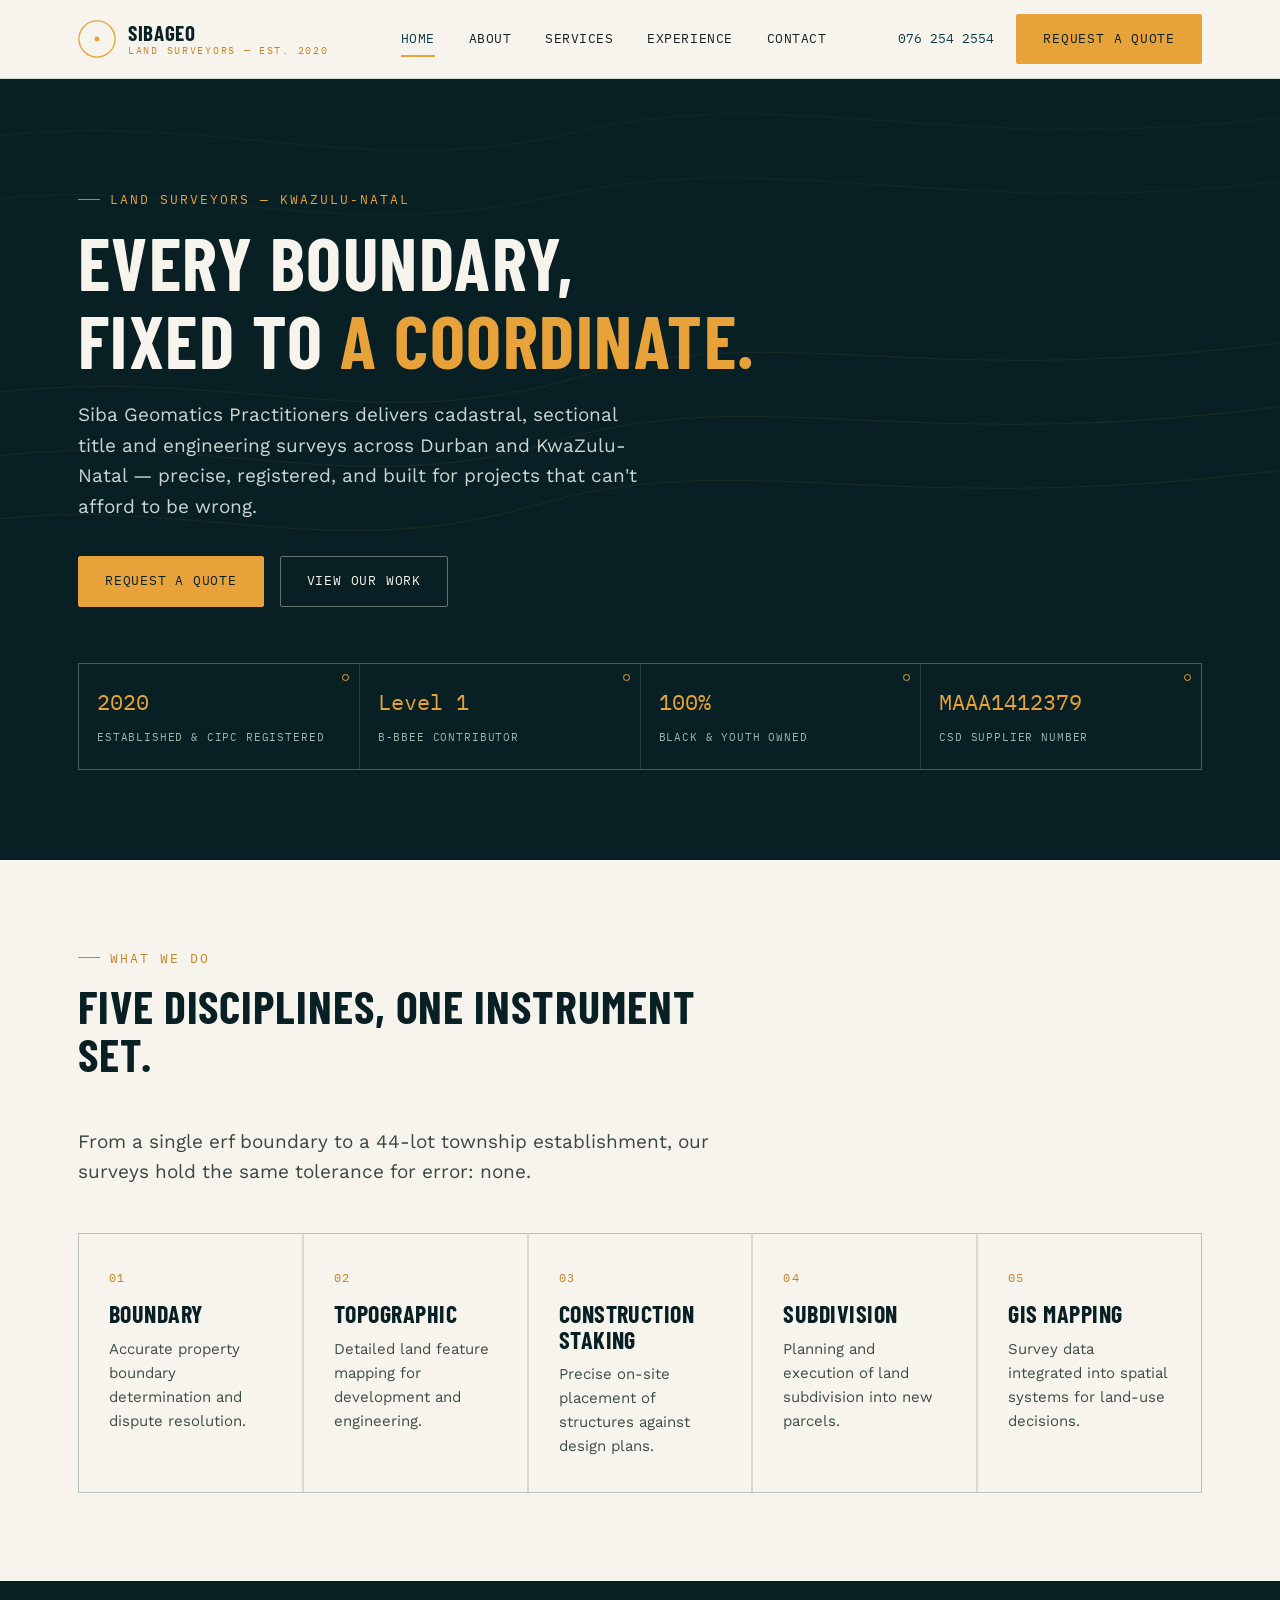
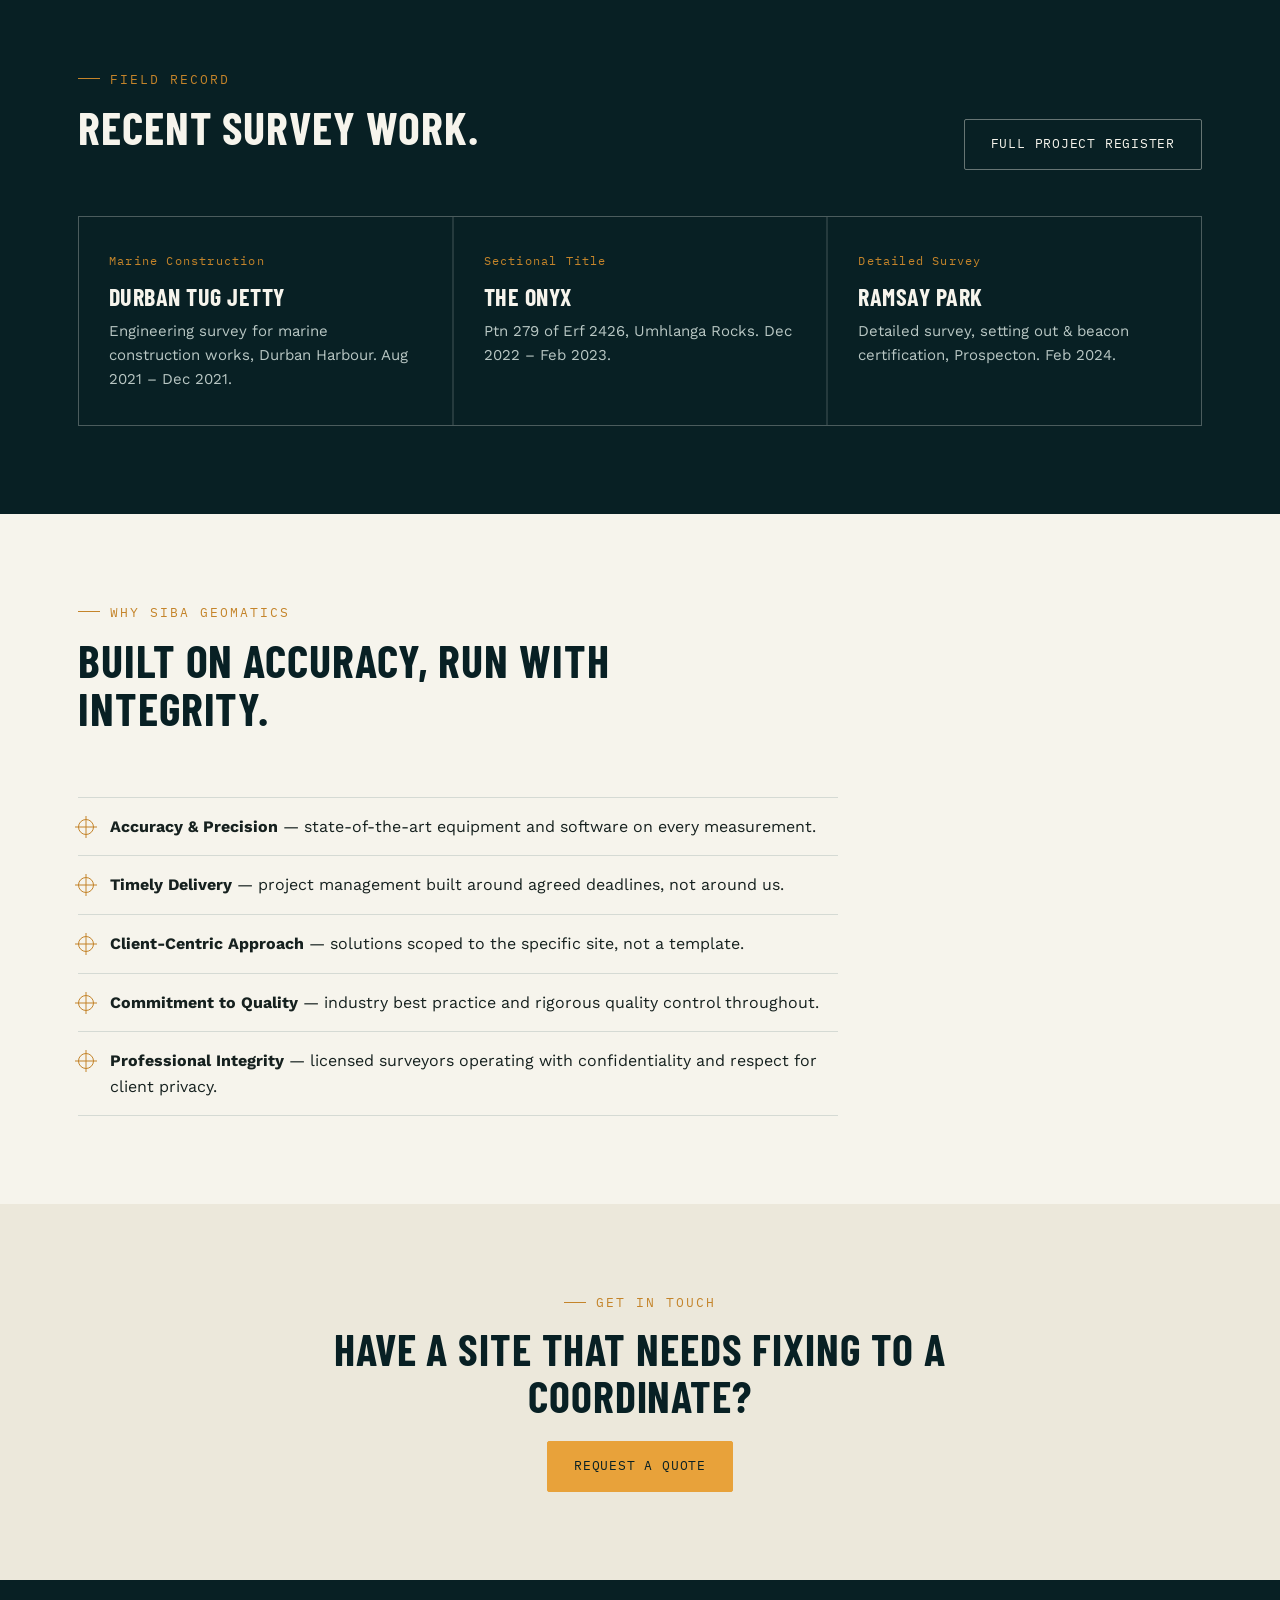
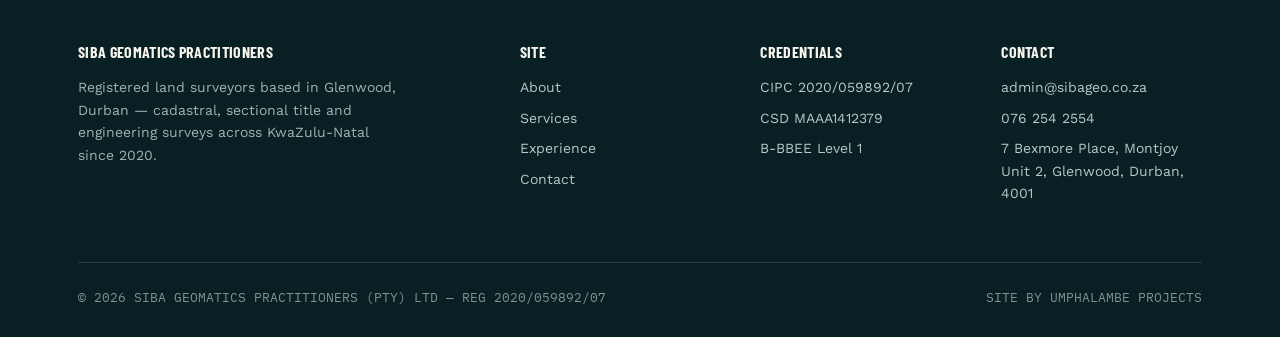
==== index.html @ 380212ef "Initial commit: SIBAGEO website Co-Authored-By: Claude Sonnet 5.5 <noreply@anthropic.com> Claude-Ses" ====
<!DOCTYPE html>
<html lang="en">
<head>
<meta charset="UTF-8">
<meta name="viewport" content="width=device-width, initial-scale=1.0">
<title>Home | SIBAGEO Land Surveyors</title>
<meta name="description" content="Siba Geomatics Practitioners — registered land surveyors delivering cadastral, sectional title and engineering surveys across Durban and KwaZulu-Natal.">
<link rel="preconnect" href="https://fonts.googleapis.com">
<link href="https://fonts.googleapis.com/css2?family=Barlow+Condensed:wght@500;600;700&family=Work+Sans:wght@400;500;600&family=IBM+Plex+Mono:wght@400;500&display=swap" rel="stylesheet">
<link rel="stylesheet" href="style.css">
</head>
<body>
<header class="site">
  <div class="navwrap">
    <a class="brand" href="index.html">
      <svg class="brand-mark" viewBox="0 0 40 40" fill="none" xmlns="http://www.w3.org/2000/svg">
<circle cx="20" cy="20" r="19" stroke="#E8A23A" stroke-width="1.4"/>
<circle cx="20" cy="20" r="12.5" stroke="#F6F4EC" stroke-width="1"/>
<line x1="20" y1="2" x2="20" y2="9" stroke="#F6F4EC" stroke-width="1"/>
<line x1="20" y1="31" x2="20" y2="38" stroke="#F6F4EC" stroke-width="1"/>
<line x1="2" y1="20" x2="9" y2="20" stroke="#F6F4EC" stroke-width="1"/>
<line x1="31" y1="20" x2="38" y2="20" stroke="#F6F4EC" stroke-width="1"/>
<circle cx="20" cy="20" r="2.6" fill="#E8A23A"/>
</svg>
      <span class="brand-name">SIBAGEO<span>Land Surveyors — Est. 2020</span></span>
    </a>
    <nav class="mainnav">
      <a class="active" href="index.html">Home</a>
<a class="" href="about.html">About</a>
<a class="" href="services.html">Services</a>
<a class="" href="projects.html">Experience</a>
<a class="" href="contact.html">Contact</a>

    </nav>
    <div class="navcta">
      <a class="navphone" href="tel:+27762542554">076 254 2554</a>
      <a class="btn btn-gold" href="contact.html">Request a Quote</a>
      <button class="hamburger" aria-label="Menu"><span></span><span></span><span></span></button>
    </div>
  </div>
</header>

<section class="hero">
  <svg class="contour-bg" viewBox="0 0 1200 500" preserveAspectRatio="none" xmlns="http://www.w3.org/2000/svg">
<g stroke="#E8A23A" stroke-opacity="0.16" fill="none" stroke-width="1">
<path d="M-50,420 C 150,380 300,460 500,400 C 700,340 850,420 1250,360"/>
<path d="M-50,360 C 180,320 320,400 520,340 C 720,280 860,360 1250,300"/>
<path d="M-50,300 C 200,260 340,340 540,280 C 740,220 870,300 1250,240"/>
</g>
<g stroke="#F6F4EC" stroke-opacity="0.07" fill="none" stroke-width="1">
<path d="M-50,120 C 150,80 300,160 520,110 C 740,60 900,140 1250,90"/>
<path d="M-50,60 C 180,20 330,100 540,50 C 750,0 900,80 1250,30"/>
</g>
</svg>
  <div class="container hero-inner">
    <div class="eyebrow" style="color:#E8A23A;">Land Surveyors — KwaZulu-Natal</div>
    <h1>Every boundary,<br>fixed to <em>a coordinate.</em></h1>
    <p class="lead">Siba Geomatics Practitioners delivers cadastral, sectional title and engineering surveys across Durban and KwaZulu-Natal — precise, registered, and built for projects that can't afford to be wrong.</p>
    <div class="hero-actions">
      <a class="btn btn-gold" href="contact.html">Request a Quote</a>
      <a class="btn btn-ghost" style="border-color:rgba(246,244,236,0.4);color:#F6F4EC;" href="projects.html">View Our Work</a>
    </div>
    <div class="plate-row">
      <div class="plate"><span class="val mono">2020</span><span class="lab">Established &amp; CIPC Registered</span></div>
      <div class="plate"><span class="val mono">Level 1</span><span class="lab">B-BBEE Contributor</span></div>
      <div class="plate"><span class="val mono">100%</span><span class="lab">Black &amp; Youth Owned</span></div>
      <div class="plate"><span class="val mono">MAAA1412379</span><span class="lab">CSD Supplier Number</span></div>
    </div>
  </div>
</section>

<section class="section">
  <div class="container">
    <div class="section-head">
      <div>
        <div class="eyebrow">What We Do</div>
        <h2>Five disciplines, one instrument set.</h2>
      </div>
      <p class="lead" style="margin-bottom:0;">From a single erf boundary to a 44-lot township establishment, our surveys hold the same tolerance for error: none.</p>
    </div>
    <div class="grid grid-5">
      <div class="card"><span class="num">01</span><h3>Boundary</h3><p>Accurate property boundary determination and dispute resolution.</p></div>
      <div class="card"><span class="num">02</span><h3>Topographic</h3><p>Detailed land feature mapping for development and engineering.</p></div>
      <div class="card"><span class="num">03</span><h3>Construction Staking</h3><p>Precise on-site placement of structures against design plans.</p></div>
      <div class="card"><span class="num">04</span><h3>Subdivision</h3><p>Planning and execution of land subdivision into new parcels.</p></div>
      <div class="card"><span class="num">05</span><h3>GIS Mapping</h3><p>Survey data integrated into spatial systems for land-use decisions.</p></div>
    </div>
  </div>
</section>

<section class="section band-dark">
  <div class="container">
    <div class="section-head">
      <div>
        <div class="eyebrow">Field Record</div>
        <h2>Recent survey work.</h2>
      </div>
      <a class="btn btn-ghost" style="border-color:rgba(246,244,236,0.4);color:#F6F4EC;" href="projects.html">Full Project Register</a>
    </div>
    <div class="grid grid-3" style="background:rgba(246,244,236,0.12);border-color:rgba(246,244,236,0.18);">
      <div class="card card-dark"><span class="num">Marine Construction</span><h3>Durban Tug Jetty</h3><p>Engineering survey for marine construction works, Durban Harbour. Aug 2021 &ndash; Dec 2021.</p></div>
      <div class="card card-dark"><span class="num">Sectional Title</span><h3>The Onyx</h3><p>Ptn 279 of Erf 2426, Umhlanga Rocks. Dec 2022 &ndash; Feb 2023.</p></div>
      <div class="card card-dark"><span class="num">Detailed Survey</span><h3>Ramsay Park</h3><p>Detailed survey, setting out &amp; beacon certification, Prospecton. Feb 2024.</p></div>
    </div>
  </div>
</section>

<section class="section">
  <div class="container">
    <div class="section-head">
      <div>
        <div class="eyebrow">Why Siba Geomatics</div>
        <h2>Built on accuracy, run with integrity.</h2>
      </div>
    </div>
    <ul class="mk-list" style="max-width:760px;">
      <li><span class="mk"></span><div><strong>Accuracy &amp; Precision</strong> &mdash; state-of-the-art equipment and software on every measurement.</div></li>
      <li><span class="mk"></span><div><strong>Timely Delivery</strong> &mdash; project management built around agreed deadlines, not around us.</div></li>
      <li><span class="mk"></span><div><strong>Client-Centric Approach</strong> &mdash; solutions scoped to the specific site, not a template.</div></li>
      <li><span class="mk"></span><div><strong>Commitment to Quality</strong> &mdash; industry best practice and rigorous quality control throughout.</div></li>
      <li><span class="mk"></span><div><strong>Professional Integrity</strong> &mdash; licensed surveyors operating with confidentiality and respect for client privacy.</div></li>
    </ul>
  </div>
</section>

<section class="section band-paper-dim">
  <div class="container" style="text-align:center;">
    <div class="eyebrow" style="justify-content:center;">Get In Touch</div>
    <h2 style="font-size:clamp(28px,4vw,44px);max-width:640px;margin:0 auto 22px;">Have a site that needs fixing to a coordinate?</h2>
    <a class="btn btn-gold" href="contact.html">Request a Quote</a>
  </div>
</section>

<footer class="site">
  <div class="container">
    <div class="foot-grid">
      <div>
        <h4>Siba Geomatics Practitioners</h4>
        <p style="color:#9FB3AF;font-size:14px;max-width:320px;">Registered land surveyors based in Glenwood, Durban — cadastral, sectional title and engineering surveys across KwaZulu-Natal since 2020.</p>
      </div>
      <div>
        <h4>Site</h4>
        <a href="about.html">About</a>
        <a href="services.html">Services</a>
        <a href="projects.html">Experience</a>
        <a href="contact.html">Contact</a>
      </div>
      <div>
        <h4>Credentials</h4>
        <a href="about.html#compliance">CIPC 2020/059892/07</a>
        <a href="about.html#compliance">CSD MAAA1412379</a>
        <a href="about.html#compliance">B-BBEE Level 1</a>
      </div>
      <div>
        <h4>Contact</h4>
        <a href="mailto:admin@sibageo.co.za">admin@sibageo.co.za</a>
        <a href="tel:+27762542554">076 254 2554</a>
        <a href="#">7 Bexmore Place, Montjoy Unit 2, Glenwood, Durban, 4001</a>
      </div>
    </div>
    <div class="foot-bottom">
      <span>&copy; 2026 SIBA GEOMATICS PRACTITIONERS (PTY) LTD — REG 2020/059892/07</span>
      <span>SITE BY UMPHALAMBE PROJECTS</span>
    </div>
  </div>
</footer>
<script src="nav.js"></script>
</body>
</html>
---- style.css ----
/* ===================================================================
   SIBAGEO GEOMATICS PRACTITIONERS — design tokens
   Display: Barlow Condensed | Body: Work Sans | Data: IBM Plex Mono
=================================================================== */
:root{
  --ink:        #0F3B45;   /* primary deep teal */
  --ink-deep:   #082024;   /* near-black teal, footers/hero */
  --gold:       #E8A23A;   /* beacon gold accent */
  --gold-dim:   #C4842A;
  --contour:    #7E9490;   /* muted sage-grey, topographic line color */
  --paper:      #F6F4EC;   /* warm off-white background */
  --paper-dim:  #ECE8DB;
  --ink-text:   #16211F;
  --line:       rgba(15,59,69,0.14);
  --radius:     2px;
}

*{box-sizing:border-box;}
html{scroll-behavior:smooth;}
body{
  margin:0;
  background:var(--paper);
  color:var(--ink-text);
  font-family:'Work Sans', sans-serif;
  font-size:16px;
  line-height:1.6;
  -webkit-font-smoothing:antialiased;
}
h1,h2,h3,h4{
  font-family:'Barlow Condensed', sans-serif;
  font-weight:700;
  text-transform:uppercase;
  letter-spacing:0.02em;
  margin:0 0 0.4em 0;
  color:var(--ink-deep);
  line-height:1.05;
}
.mono, .plate, .tag, .refno{
  font-family:'IBM Plex Mono', monospace;
}
p{margin:0 0 1em 0;}
a{color:inherit;}
img{max-width:100%;display:block;}
.container{max-width:1180px;margin:0 auto;padding:0 28px;}
.section{padding:88px 0;}
.section-tight{padding:56px 0;}
.eyebrow{
  font-family:'IBM Plex Mono', monospace;
  font-size:12.5px;
  letter-spacing:0.16em;
  text-transform:uppercase;
  color:var(--gold-dim);
  display:flex;
  align-items:center;
  gap:10px;
  margin-bottom:14px;
}
.eyebrow::before{
  content:'';
  width:22px;height:1px;background:var(--gold-dim);
  display:inline-block;
}
.lead{font-size:19px;max-width:640px;color:#3A4644;}

/* Buttons */
.btn{
  display:inline-flex;align-items:center;gap:10px;
  font-family:'IBM Plex Mono', monospace;
  font-size:13px;letter-spacing:0.06em;text-transform:uppercase;
  padding:14px 26px;border:1px solid var(--ink-deep);
  background:var(--ink-deep);color:var(--paper);
  text-decoration:none;border-radius:var(--radius);
  transition:all .2s ease;
}
.btn:hover{background:var(--gold);border-color:var(--gold);color:var(--ink-deep);}
.btn-ghost{background:transparent;color:var(--ink-deep);border-color:var(--ink-deep);}
.btn-ghost:hover{background:var(--ink-deep);color:var(--paper);}
.btn-gold{background:var(--gold);border-color:var(--gold);color:var(--ink-deep);}
.btn-gold:hover{background:var(--paper);border-color:var(--ink-deep);}

/* ============ NAV ============ */
header.site{
  position:sticky;top:0;z-index:50;
  background:var(--paper);
  border-bottom:1px solid var(--line);
}
.navwrap{
  max-width:1180px;margin:0 auto;padding:0 28px;
  display:flex;align-items:center;justify-content:space-between;
  height:78px;
}
.brand{display:flex;align-items:center;gap:12px;text-decoration:none;color:var(--ink-deep);}
.brand-mark{width:38px;height:38px;flex:none;}
.brand-name{font-family:'Barlow Condensed';font-weight:700;font-size:21px;letter-spacing:0.03em;line-height:1;}
.brand-name span{display:block;font-family:'IBM Plex Mono';font-size:9.5px;letter-spacing:0.18em;color:var(--gold-dim);font-weight:400;text-transform:uppercase;margin-top:3px;}
nav.mainnav{display:flex;gap:34px;align-items:center;}
nav.mainnav a{
  text-decoration:none;color:var(--ink-text);
  font-family:'IBM Plex Mono';font-size:13px;letter-spacing:0.04em;
  text-transform:uppercase;position:relative;padding:6px 0;
}
nav.mainnav a.active, nav.mainnav a:hover{color:var(--ink);}
nav.mainnav a.active::after{
  content:'';position:absolute;left:0;bottom:-2px;width:100%;height:2px;background:var(--gold);
}
.navcta{display:flex;align-items:center;gap:22px;}
.navphone{font-family:'IBM Plex Mono';font-size:13px;color:var(--ink);text-decoration:none;display:none;}
@media(min-width:900px){.navphone{display:block;}}
.hamburger{display:none;background:none;border:none;cursor:pointer;padding:8px;}
.hamburger span{display:block;width:24px;height:2px;background:var(--ink-deep);margin:5px 0;}
@media(max-width:860px){
  nav.mainnav{
    position:fixed;inset:78px 0 0 0;background:var(--paper);
    flex-direction:column;padding:36px 28px;gap:26px;
    transform:translateX(100%);transition:transform .25s ease;
  }
  nav.mainnav.open{transform:translateX(0);}
  nav.mainnav a{font-size:16px;}
  .hamburger{display:block;}
  .navphone{display:none;}
}

/* ============ HERO ============ */
.hero{
  position:relative;overflow:hidden;
  background:var(--ink-deep);
  color:var(--paper);
  padding:110px 0 90px;
}
.hero .contour-bg{
  position:absolute;inset:0;opacity:0.5;pointer-events:none;
}
.hero-inner{position:relative;z-index:2;}
.hero h1{
  color:var(--paper);
  font-size:clamp(40px,6vw,74px);
  max-width:900px;
  margin-bottom:22px;
}
.hero h1 em{font-style:normal;color:var(--gold);}
.hero .lead{color:#C9D6D3;font-size:19px;max-width:560px;}
.hero-actions{display:flex;gap:16px;margin-top:34px;flex-wrap:wrap;}

/* Beacon plate — signature element: modeled on a survey beacon reference plate */
.plate-row{
  display:grid;grid-template-columns:repeat(4,1fr);gap:1px;
  background:var(--line);
  margin-top:56px;
  border:1px solid var(--line);
}
.hero .plate-row{background:rgba(246,244,236,0.12);border-color:rgba(246,244,236,0.18);}
.plate{
  background:var(--ink-deep);
  padding:20px 18px;
  position:relative;
}
.plate::before{
  content:'';position:absolute;top:10px;right:10px;width:5px;height:5px;
  border-radius:50%;border:1px solid var(--gold);
}
.plate .val{font-size:22px;color:var(--gold);display:block;margin-bottom:4px;}
.plate .lab{font-size:10.5px;letter-spacing:0.08em;text-transform:uppercase;color:#9FB3AF;}
@media(max-width:760px){.plate-row{grid-template-columns:repeat(2,1fr);}}

/* Light-context plate variant (used off the dark hero) */
.plate-row.light{background:var(--line);border-color:var(--line);}
.plate-row.light .plate{background:var(--paper);}
.plate-row.light .plate .val{color:var(--ink);}
.plate-row.light .plate .lab{color:#5C6B68;}
.plate-row.light .plate::before{border-color:var(--gold-dim);}

/* ============ GRID / CARDS ============ */
.grid{display:grid;gap:2px;background:var(--line);border:1px solid var(--line);}
.grid-2{grid-template-columns:repeat(2,1fr);}
.grid-3{grid-template-columns:repeat(3,1fr);}
.grid-5{grid-template-columns:repeat(5,1fr);}
@media(max-width:900px){.grid-3{grid-template-columns:repeat(2,1fr);}.grid-5{grid-template-columns:repeat(2,1fr);}}
@media(max-width:600px){.grid-2,.grid-3,.grid-5{grid-template-columns:1fr;}}
.card{background:var(--paper);padding:34px 30px;}
.card .num{font-family:'IBM Plex Mono';font-size:12px;color:var(--gold-dim);letter-spacing:0.1em;margin-bottom:14px;display:block;}
.card h3{font-size:24px;margin-bottom:10px;}
.card p{color:#3F4C49;font-size:15px;margin-bottom:0;}
.card-dark{background:var(--ink-deep);color:var(--paper);}
.card-dark h3{color:var(--paper);}
.card-dark p{color:#B9C7C4;}

.section-head{display:flex;justify-content:space-between;align-items:flex-end;gap:30px;margin-bottom:46px;flex-wrap:wrap;}
.section-head h2{font-size:clamp(30px,4vw,46px);max-width:640px;}

/* markers instead of numbering (crosshair bullet) */
.mk-list{list-style:none;margin:0;padding:0;}
.mk-list li{
  display:flex;gap:16px;padding:16px 0;border-bottom:1px solid var(--line);
  align-items:flex-start;
}
.mk-list li:first-child{border-top:1px solid var(--line);}
.mk-list .mk{
  flex:none;width:16px;height:16px;margin-top:5px;
  border:1px solid var(--gold-dim);border-radius:50%;position:relative;
}
.mk::before,.mk::after{content:'';position:absolute;background:var(--gold-dim);}
.mk::before{left:50%;top:-4px;bottom:-4px;width:1px;transform:translateX(-50%);}
.mk::after{top:50%;left:-4px;right:-4px;height:1px;transform:translateY(-50%);}

/* Bands */
.band-dark{background:var(--ink-deep);color:var(--paper);}
.band-dark h2, .band-dark h3{color:var(--paper);}
.band-dark p{color:#B9C7C4;}
.band-paper-dim{background:var(--paper-dim);}

/* Footer */
footer.site{background:var(--ink-deep);color:#B9C7C4;padding:64px 0 30px;}
.foot-grid{display:grid;grid-template-columns:2fr 1fr 1fr 1fr;gap:40px;margin-bottom:50px;}
@media(max-width:760px){.foot-grid{grid-template-columns:1fr 1fr;}}
footer.site h4{color:var(--paper);font-size:16px;margin-bottom:16px;}
footer.site a{text-decoration:none;color:#B9C7C4;font-size:14px;display:block;margin-bottom:8px;}
footer.site a:hover{color:var(--gold);}
.foot-bottom{border-top:1px solid rgba(246,244,236,0.14);padding-top:24px;display:flex;justify-content:space-between;flex-wrap:wrap;gap:12px;font-size:12.5px;font-family:'IBM Plex Mono';color:#7E938F;}

/* Project entries (experience page) */
.proj{
  border-bottom:1px solid var(--line);padding:26px 0;
  display:grid;grid-template-columns:1.6fr 1fr 1fr;gap:20px;align-items:baseline;
}
.proj:first-child{border-top:1px solid var(--line);}
.proj .pname{font-family:'Barlow Condensed';font-weight:700;font-size:20px;text-transform:uppercase;color:var(--ink-deep);}
.proj .ploc{font-size:14px;color:#4E5A57;}
.proj .pperiod, .proj .pref{font-family:'IBM Plex Mono';font-size:12.5px;color:#5C6B68;}
@media(max-width:760px){.proj{grid-template-columns:1fr;gap:6px;}}

/* Contact */
.contact-block{display:grid;grid-template-columns:1fr 1fr;gap:2px;background:var(--line);border:1px solid var(--line);}
@media(max-width:860px){.contact-block{grid-template-columns:1fr;}}
.contact-item{background:var(--paper);padding:38px 34px;}
.contact-item h4{font-size:12px;letter-spacing:0.1em;color:var(--gold-dim);margin-bottom:10px;font-family:'IBM Plex Mono';text-transform:uppercase;}
.contact-item .big{font-size:22px;font-family:'Barlow Condensed';font-weight:600;}

form.enquiry{display:grid;gap:16px;}
form.enquiry label{font-family:'IBM Plex Mono';font-size:12px;letter-spacing:0.06em;text-transform:uppercase;color:#4E5A57;margin-bottom:6px;display:block;}
form.enquiry input, form.enquiry select, form.enquiry textarea{
  width:100%;padding:13px 14px;border:1px solid var(--line);background:var(--paper);
  font-family:'Work Sans';font-size:15px;color:var(--ink-text);border-radius:var(--radius);
}
form.enquiry input:focus, form.enquiry select:focus, form.enquiry textarea:focus{
  outline:2px solid var(--gold);outline-offset:1px;border-color:var(--gold);
}
form.enquiry textarea{resize:vertical;min-height:120px;}
.row2{display:grid;grid-template-columns:1fr 1fr;gap:16px;}
@media(max-width:600px){.row2{grid-template-columns:1fr;}}

.badge-row{display:flex;flex-wrap:wrap;gap:10px;margin-top:18px;}
.badge{
  font-family:'IBM Plex Mono';font-size:11.5px;letter-spacing:0.05em;text-transform:uppercase;
  border:1px solid var(--line);padding:7px 12px;color:#4E5A57;border-radius:var(--radius);
}

@media(prefers-reduced-motion:reduce){html{scroll-behavior:auto;}*{transition:none!important;}}
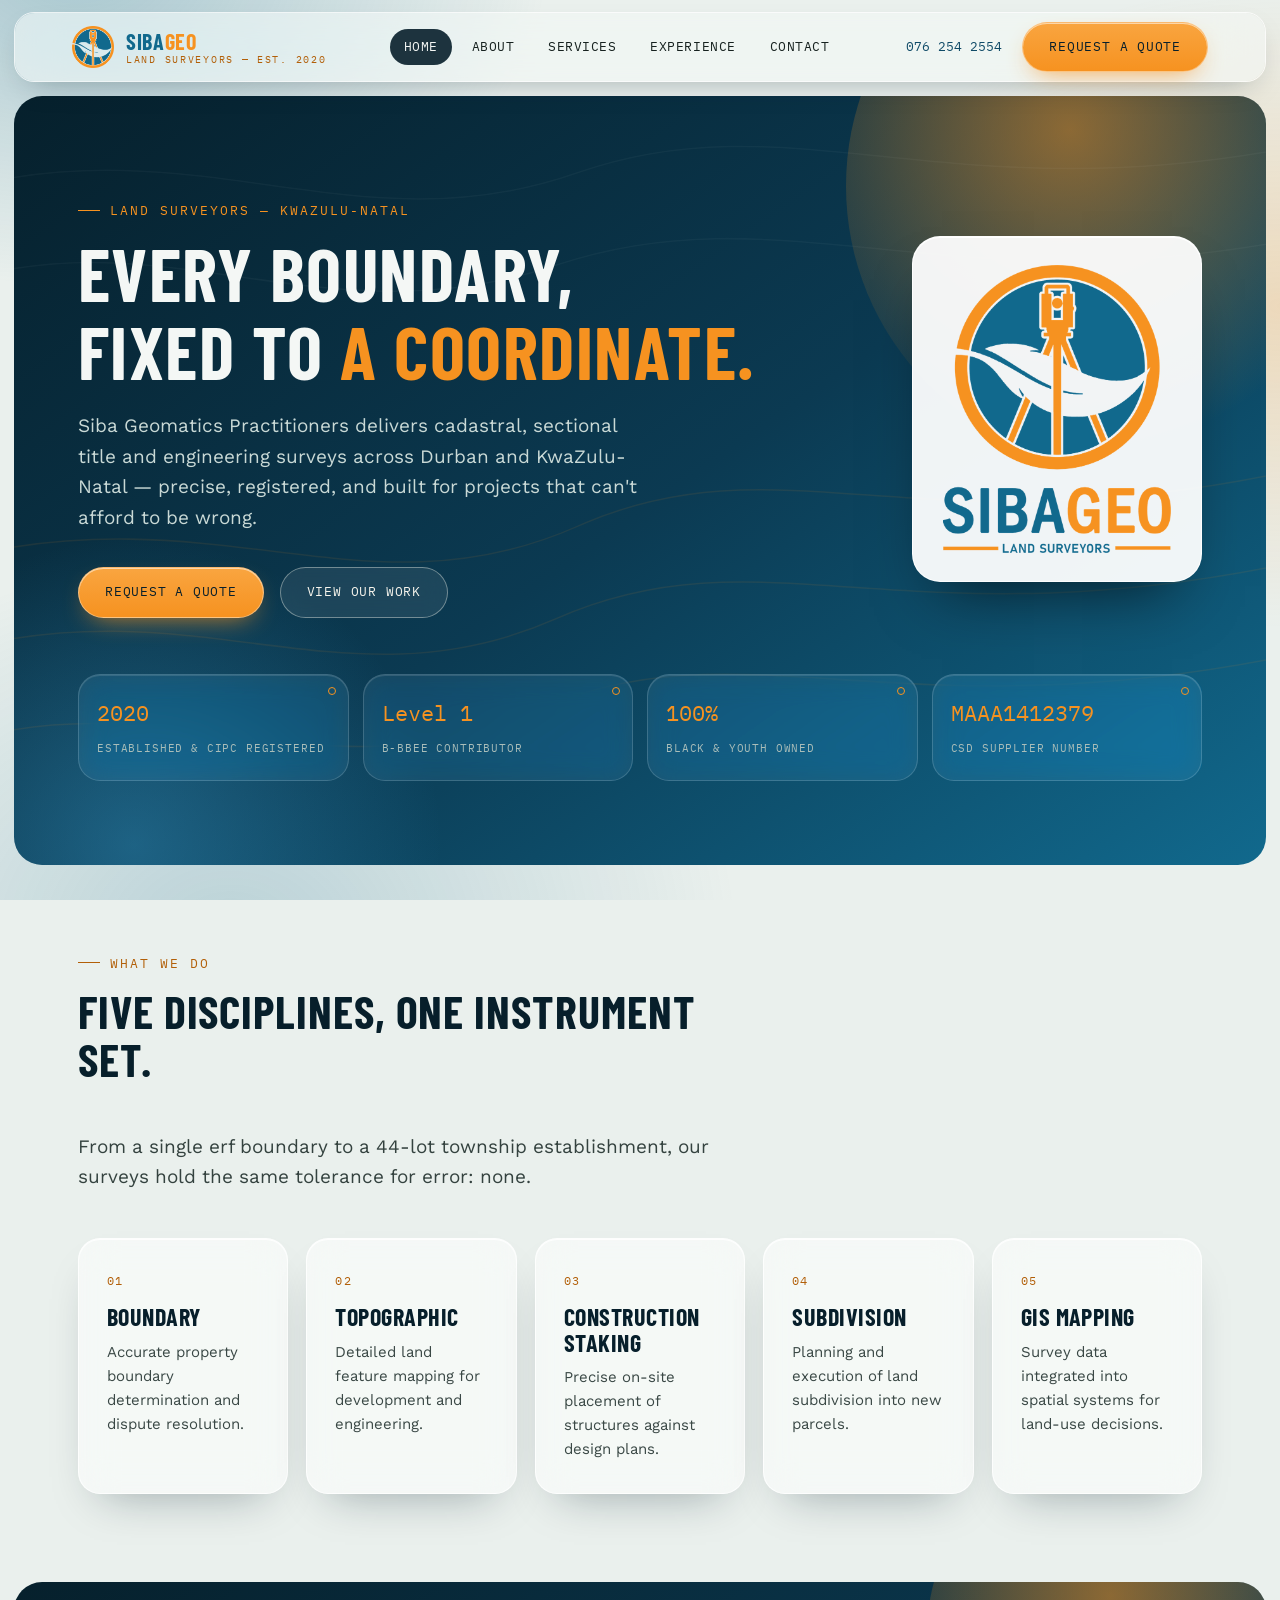
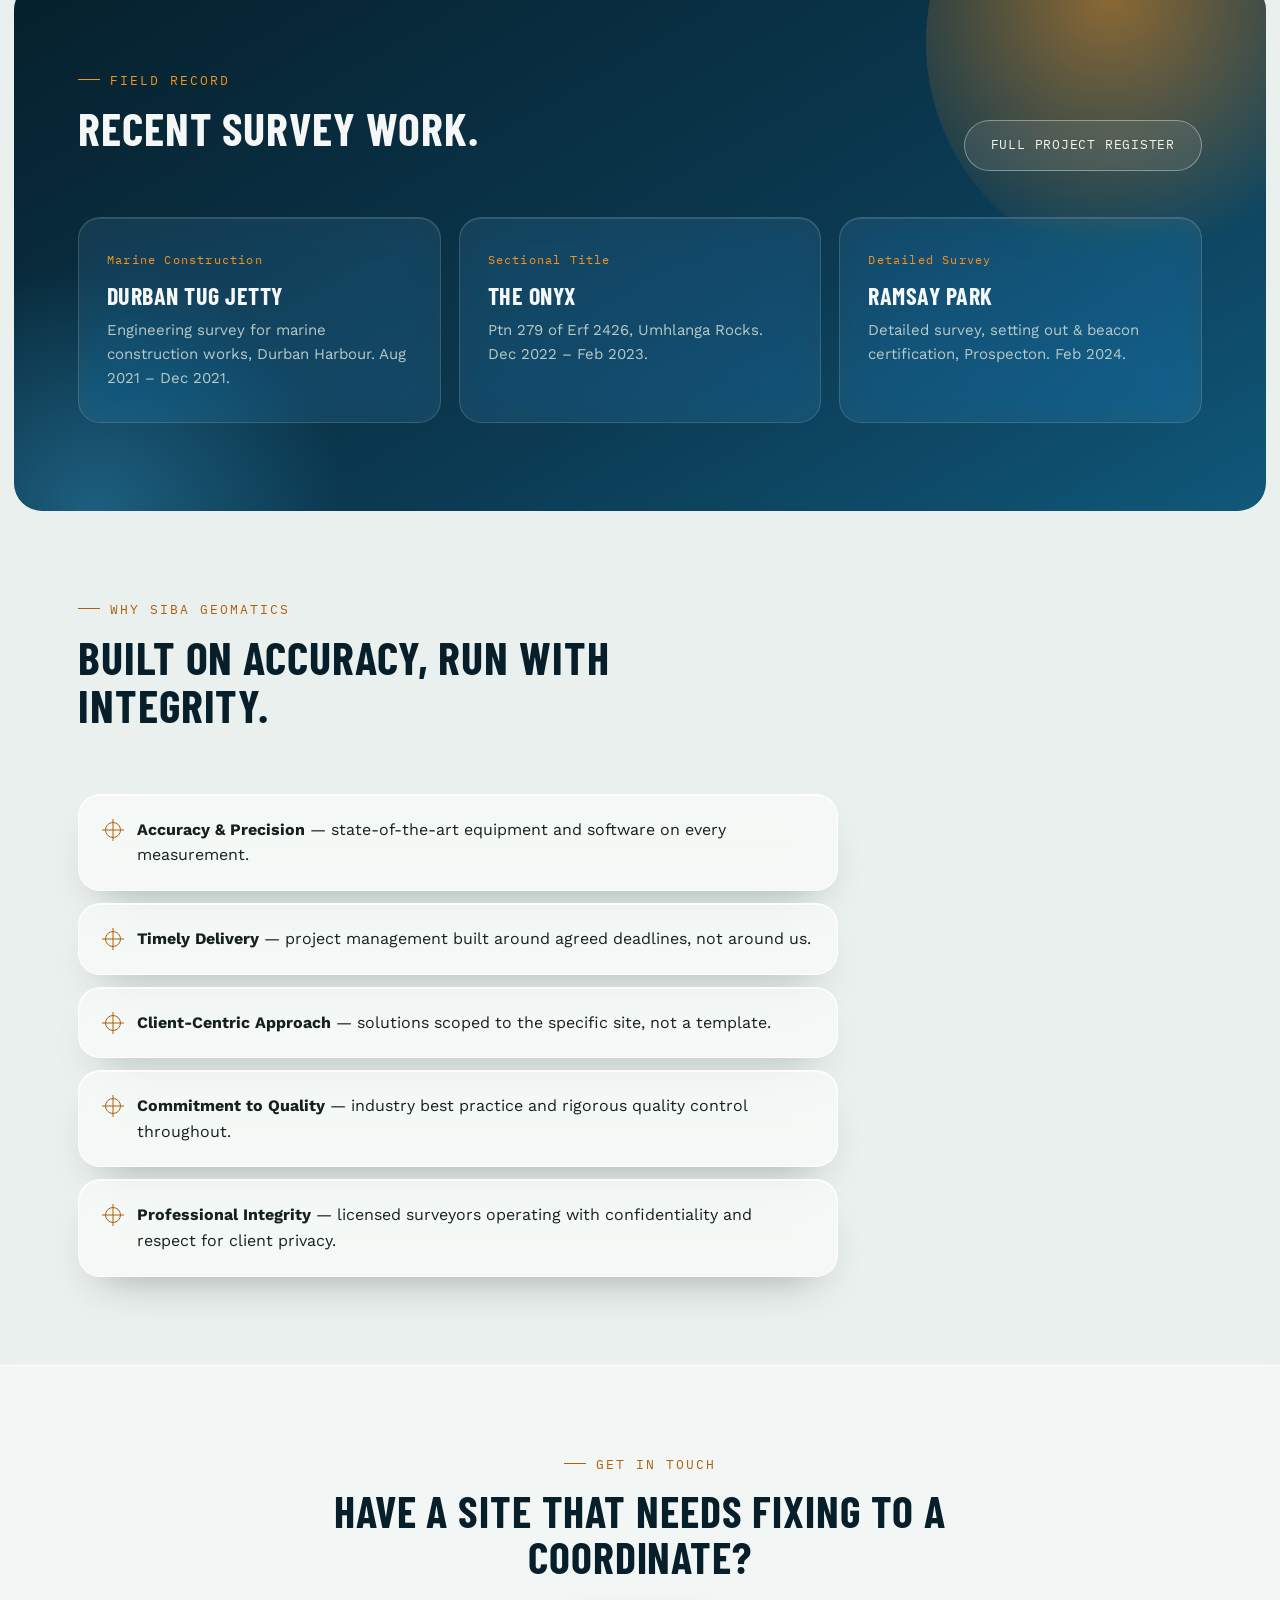
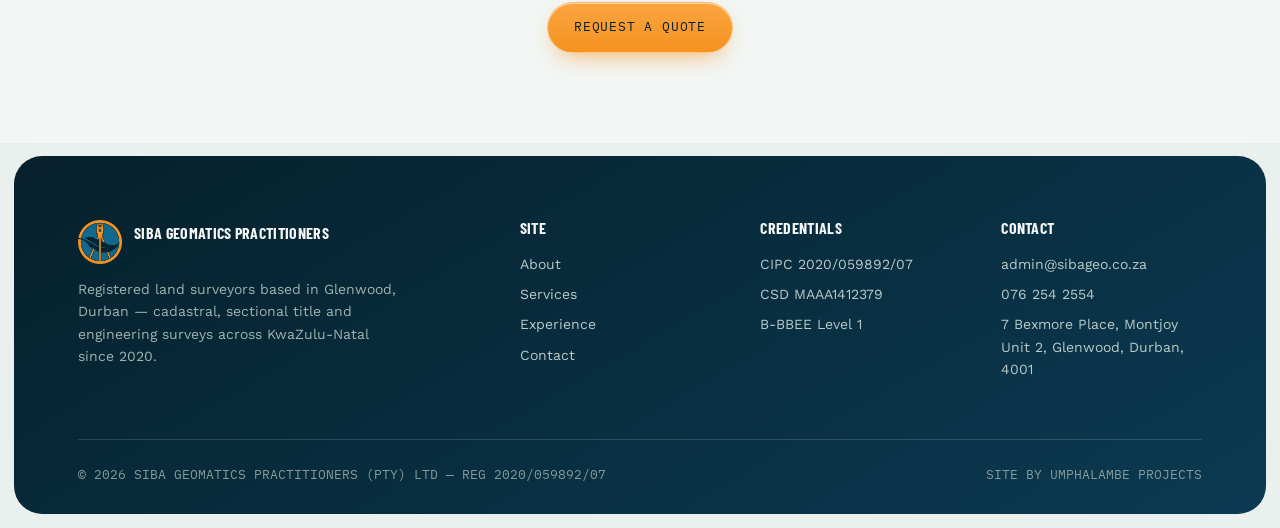
==== commit 0e86af47: "Use the real SIBAGEO logo and brand colours Add the logo (full lockup, round mark, favicon, touch ic" ====
--- a/index.html
+++ b/index.html
@@ -8,21 +8,16 @@
 <link rel="preconnect" href="https://fonts.googleapis.com">
 <link href="https://fonts.googleapis.com/css2?family=Barlow+Condensed:wght@500;600;700&family=Work+Sans:wght@400;500;600&family=IBM+Plex+Mono:wght@400;500&display=swap" rel="stylesheet">
 <link rel="stylesheet" href="style.css">
+<link rel="icon" type="image/png" href="assets/favicon.png">
+<link rel="apple-touch-icon" href="assets/apple-touch-icon.png">
+<meta name="theme-color" content="#0B3A52">
 </head>
 <body>
 <header class="site">
   <div class="navwrap">
     <a class="brand" href="index.html">
-      <svg class="brand-mark" viewBox="0 0 40 40" fill="none" xmlns="http://www.w3.org/2000/svg">
-<circle cx="20" cy="20" r="19" stroke="#E8A23A" stroke-width="1.4"/>
-<circle cx="20" cy="20" r="12.5" stroke="#F6F4EC" stroke-width="1"/>
-<line x1="20" y1="2" x2="20" y2="9" stroke="#F6F4EC" stroke-width="1"/>
-<line x1="20" y1="31" x2="20" y2="38" stroke="#F6F4EC" stroke-width="1"/>
-<line x1="2" y1="20" x2="9" y2="20" stroke="#F6F4EC" stroke-width="1"/>
-<line x1="31" y1="20" x2="38" y2="20" stroke="#F6F4EC" stroke-width="1"/>
-<circle cx="20" cy="20" r="2.6" fill="#E8A23A"/>
-</svg>
-      <span class="brand-name">SIBAGEO<span>Land Surveyors — Est. 2020</span></span>
+      <img class="brand-mark" src="assets/logo-mark.png" alt="SIBAGEO Land Surveyors logo" width="42" height="42">
+      <span class="brand-name">SIBA<b>GEO</b><span>Land Surveyors — Est. 2020</span></span>
     </a>
     <nav class="mainnav">
       <a class="active" href="index.html">Home</a>
@@ -42,7 +37,7 @@
 
 <section class="hero">
   <svg class="contour-bg" viewBox="0 0 1200 500" preserveAspectRatio="none" xmlns="http://www.w3.org/2000/svg">
-<g stroke="#E8A23A" stroke-opacity="0.16" fill="none" stroke-width="1">
+<g stroke="#F69220" stroke-opacity="0.16" fill="none" stroke-width="1">
 <path d="M-50,420 C 150,380 300,460 500,400 C 700,340 850,420 1250,360"/>
 <path d="M-50,360 C 180,320 320,400 520,340 C 720,280 860,360 1250,300"/>
 <path d="M-50,300 C 200,260 340,340 540,280 C 740,220 870,300 1250,240"/>
@@ -53,13 +48,18 @@
 </g>
 </svg>
   <div class="container hero-inner">
-    <div class="eyebrow" style="color:#E8A23A;">Land Surveyors — KwaZulu-Natal</div>
+  <div class="hero-split">
+    <div class="hero-copy">
+    <div class="eyebrow" style="color:#F69220;">Land Surveyors — KwaZulu-Natal</div>
     <h1>Every boundary,<br>fixed to <em>a coordinate.</em></h1>
     <p class="lead">Siba Geomatics Practitioners delivers cadastral, sectional title and engineering surveys across Durban and KwaZulu-Natal — precise, registered, and built for projects that can't afford to be wrong.</p>
     <div class="hero-actions">
       <a class="btn btn-gold" href="contact.html">Request a Quote</a>
       <a class="btn btn-ghost" style="border-color:rgba(246,244,236,0.4);color:#F6F4EC;" href="projects.html">View Our Work</a>
     </div>
+    </div>
+    <div class="hero-logo"><img src="assets/logo-full.png" alt="SIBAGEO Land Surveyors" width="720" height="911"></div>
+  </div>
     <div class="plate-row">
       <div class="plate"><span class="val mono">2020</span><span class="lab">Established &amp; CIPC Registered</span></div>
       <div class="plate"><span class="val mono">Level 1</span><span class="lab">B-BBEE Contributor</span></div>
@@ -135,7 +135,7 @@
   <div class="container">
     <div class="foot-grid">
       <div>
-        <h4>Siba Geomatics Practitioners</h4>
+        <div class="foot-brand"><img src="assets/logo-mark.png" alt="" width="44" height="44"><h4>Siba Geomatics Practitioners</h4></div>
         <p style="color:#9FB3AF;font-size:14px;max-width:320px;">Registered land surveyors based in Glenwood, Durban — cadastral, sectional title and engineering surveys across KwaZulu-Natal since 2020.</p>
       </div>
       <div>
--- a/style.css
+++ b/style.css
@@ -1,30 +1,45 @@
 /* ===================================================================
-   SIBAGEO GEOMATICS PRACTITIONERS — design tokens
+   SIBAGEO GEOMATICS PRACTITIONERS — glass design system (brand: blue #11698D, orange #F69220)
    Display: Barlow Condensed | Body: Work Sans | Data: IBM Plex Mono
+   Surfaces: frosted glass over soft teal + gold light
 =================================================================== */
 :root{
-  --ink:        #0F3B45;   /* primary deep teal */
-  --ink-deep:   #082024;   /* near-black teal, footers/hero */
-  --gold:       #E8A23A;   /* beacon gold accent */
-  --gold-dim:   #C4842A;
-  --contour:    #7E9490;   /* muted sage-grey, topographic line color */
-  --paper:      #F6F4EC;   /* warm off-white background */
-  --paper-dim:  #ECE8DB;
+  --ink:        #0F4A67;
+  --ink-deep:   #071F2B;
+  --teal:       #11698D;
+  --gold:       #F69220;
+  --gold-dim:   #B25F08;   /* gold for text on light glass (readable) */
+  --paper:      #F4F7F5;
+  --paper-dim:  #E6EEEB;
   --ink-text:   #16211F;
-  --line:       rgba(15,59,69,0.14);
-  --radius:     2px;
+  --line:       rgba(7,31,43,0.12);
+  --glass:      rgba(255,255,255,0.55);
+  --glass-edge: rgba(255,255,255,0.78);
+  --radius:     14px;
+  --radius-lg:  22px;
+  --radius-xl:  28px;
+  --shadow:     0 1px 0 rgba(255,255,255,0.85) inset, 0 22px 44px -24px rgba(7,31,43,0.38);
 }
 
 *{box-sizing:border-box;}
 html{scroll-behavior:smooth;}
 body{
   margin:0;
-  background:var(--paper);
+  background-color:#EAF0ED;
   color:var(--ink-text);
   font-family:'Work Sans', sans-serif;
   font-size:16px;
   line-height:1.6;
   -webkit-font-smoothing:antialiased;
+  overflow-x:hidden;
+}
+/* soft colour light the glass sits on */
+body::before{
+  content:'';position:fixed;inset:0;z-index:-1;pointer-events:none;
+  background:
+    radial-gradient(760px 520px at 6% -4%,  rgba(17,105,141,0.30), transparent 62%),
+    radial-gradient(700px 520px at 100% 34%, rgba(246,146,32,0.24), transparent 62%),
+    radial-gradient(820px 620px at 18% 104%, rgba(17,105,141,0.22), transparent 62%);
 }
 h1,h2,h3,h4{
   font-family:'Barlow Condensed', sans-serif;
@@ -35,9 +50,7 @@
   color:var(--ink-deep);
   line-height:1.05;
 }
-.mono, .plate, .tag, .refno{
-  font-family:'IBM Plex Mono', monospace;
-}
+.mono, .plate, .tag, .refno{font-family:'IBM Plex Mono', monospace;}
 p{margin:0 0 1em 0;}
 a{color:inherit;}
 img{max-width:100%;display:block;}
@@ -46,154 +59,219 @@
 .section-tight{padding:56px 0;}
 .eyebrow{
   font-family:'IBM Plex Mono', monospace;
-  font-size:12.5px;
-  letter-spacing:0.16em;
-  text-transform:uppercase;
+  font-size:12.5px;letter-spacing:0.16em;text-transform:uppercase;
   color:var(--gold-dim);
-  display:flex;
-  align-items:center;
-  gap:10px;
-  margin-bottom:14px;
-}
-.eyebrow::before{
-  content:'';
-  width:22px;height:1px;background:var(--gold-dim);
-  display:inline-block;
-}
-.lead{font-size:19px;max-width:640px;color:#3A4644;}
-
-/* Buttons */
+  display:flex;align-items:center;gap:10px;margin-bottom:14px;
+}
+.eyebrow::before{content:'';width:22px;height:1px;background:currentColor;display:inline-block;}
+.lead{font-size:19px;max-width:640px;color:#34423F;}
+
+a:focus-visible, button:focus-visible, input:focus-visible, select:focus-visible, textarea:focus-visible{
+  outline:2px solid var(--gold);outline-offset:3px;
+}
+
+/* ============ BUTTONS ============ */
 .btn{
   display:inline-flex;align-items:center;gap:10px;
   font-family:'IBM Plex Mono', monospace;
   font-size:13px;letter-spacing:0.06em;text-transform:uppercase;
   padding:14px 26px;border:1px solid var(--ink-deep);
   background:var(--ink-deep);color:var(--paper);
-  text-decoration:none;border-radius:var(--radius);
-  transition:all .2s ease;
-}
-.btn:hover{background:var(--gold);border-color:var(--gold);color:var(--ink-deep);}
-.btn-ghost{background:transparent;color:var(--ink-deep);border-color:var(--ink-deep);}
-.btn-ghost:hover{background:var(--ink-deep);color:var(--paper);}
-.btn-gold{background:var(--gold);border-color:var(--gold);color:var(--ink-deep);}
-.btn-gold:hover{background:var(--paper);border-color:var(--ink-deep);}
-
-/* ============ NAV ============ */
+  text-decoration:none;border-radius:999px;cursor:pointer;
+  transition:transform .2s ease, box-shadow .2s ease, background .2s ease, color .2s ease;
+}
+.btn:hover{transform:translateY(-2px);background:var(--ink);box-shadow:0 12px 26px -12px rgba(7,31,43,0.6);}
+.btn-ghost{
+  background:rgba(255,255,255,0.08);color:var(--ink-deep);border-color:rgba(7,31,43,0.35);
+  backdrop-filter:blur(10px);-webkit-backdrop-filter:blur(10px);
+}
+.btn-ghost:hover{background:rgba(255,255,255,0.22);}
+.btn-gold{
+  background:linear-gradient(180deg,#F9A540,#F69220);border-color:rgba(255,255,255,0.35);color:var(--ink-deep);
+  box-shadow:0 10px 26px -12px rgba(246,146,32,0.9), 0 1px 0 rgba(255,255,255,0.55) inset;
+}
+.btn-gold:hover{background:linear-gradient(180deg,#FBB153,#F8A030);box-shadow:0 16px 30px -12px rgba(246,146,32,1), 0 1px 0 rgba(255,255,255,0.6) inset;}
+
+/* ============ NAV (floating glass bar) ============ */
 header.site{
-  position:sticky;top:0;z-index:50;
-  background:var(--paper);
-  border-bottom:1px solid var(--line);
-}
+  position:sticky;top:12px;z-index:50;
+  margin:12px 14px 0;
+  border-radius:20px;
+  border:1px solid rgba(255,255,255,0.75);
+  box-shadow:0 12px 32px -16px rgba(7,31,43,0.4);
+  transition:box-shadow .25s ease;
+}
+/* blur lives on a pseudo-element so it never traps the fixed mobile menu */
+header.site::before{
+  content:'';position:absolute;inset:0;z-index:-1;border-radius:inherit;
+  background:rgba(244,247,245,0.62);
+  backdrop-filter:blur(22px) saturate(170%);
+  -webkit-backdrop-filter:blur(22px) saturate(170%);
+}
+header.site.scrolled{box-shadow:0 16px 38px -14px rgba(7,31,43,0.5);}
 .navwrap{
-  max-width:1180px;margin:0 auto;padding:0 28px;
+  max-width:1180px;margin:0 auto;padding:0 22px;
   display:flex;align-items:center;justify-content:space-between;
-  height:78px;
-}
-.brand{display:flex;align-items:center;gap:12px;text-decoration:none;color:var(--ink-deep);}
-.brand-mark{width:38px;height:38px;flex:none;}
-.brand-name{font-family:'Barlow Condensed';font-weight:700;font-size:21px;letter-spacing:0.03em;line-height:1;}
+  height:68px;
+}
+.brand{display:flex;align-items:center;gap:12px;text-decoration:none;color:var(--ink-deep);position:relative;z-index:3;}
+.brand-mark{width:42px;height:42px;flex:none;object-fit:contain;}
+.brand-name{font-family:'Barlow Condensed';font-weight:700;font-size:22px;letter-spacing:0.03em;line-height:1;color:#11698D;}
+.brand-name b{color:#F69220;font-weight:700;}
 .brand-name span{display:block;font-family:'IBM Plex Mono';font-size:9.5px;letter-spacing:0.18em;color:var(--gold-dim);font-weight:400;text-transform:uppercase;margin-top:3px;}
-nav.mainnav{display:flex;gap:34px;align-items:center;}
+nav.mainnav{display:flex;gap:6px;align-items:center;z-index:2;}
 nav.mainnav a{
   text-decoration:none;color:var(--ink-text);
   font-family:'IBM Plex Mono';font-size:13px;letter-spacing:0.04em;
-  text-transform:uppercase;position:relative;padding:6px 0;
-}
-nav.mainnav a.active, nav.mainnav a:hover{color:var(--ink);}
-nav.mainnav a.active::after{
-  content:'';position:absolute;left:0;bottom:-2px;width:100%;height:2px;background:var(--gold);
-}
-.navcta{display:flex;align-items:center;gap:22px;}
+  text-transform:uppercase;position:relative;padding:8px 14px;border-radius:999px;
+  transition:background .2s ease,color .2s ease;
+}
+nav.mainnav a:hover{background:rgba(255,255,255,0.65);color:var(--ink);}
+nav.mainnav a.active{background:rgba(7,31,43,0.9);color:var(--paper);}
+.navcta{display:flex;align-items:center;gap:20px;position:relative;z-index:3;}
 .navphone{font-family:'IBM Plex Mono';font-size:13px;color:var(--ink);text-decoration:none;display:none;}
-@media(min-width:900px){.navphone{display:block;}}
-.hamburger{display:none;background:none;border:none;cursor:pointer;padding:8px;}
-.hamburger span{display:block;width:24px;height:2px;background:var(--ink-deep);margin:5px 0;}
+@media(min-width:1000px){.navphone{display:block;}}
+.hamburger{display:none;background:rgba(255,255,255,0.6);border:1px solid rgba(255,255,255,0.8);border-radius:12px;cursor:pointer;padding:9px 10px;}
+.hamburger span{display:block;width:22px;height:2px;background:var(--ink-deep);margin:4px 0;border-radius:2px;}
 @media(max-width:860px){
   nav.mainnav{
-    position:fixed;inset:78px 0 0 0;background:var(--paper);
-    flex-direction:column;padding:36px 28px;gap:26px;
-    transform:translateX(100%);transition:transform .25s ease;
+    position:fixed;inset:0;padding:112px 28px 40px;gap:8px;
+    flex-direction:column;align-items:flex-start;
+    background:rgba(244,247,245,0.9);
+    backdrop-filter:blur(26px) saturate(160%);-webkit-backdrop-filter:blur(26px) saturate(160%);
+    opacity:0;transform:translateY(-10px);pointer-events:none;
+    transition:opacity .25s ease, transform .25s ease;
   }
-  nav.mainnav.open{transform:translateX(0);}
-  nav.mainnav a{font-size:16px;}
+  nav.mainnav.open{opacity:1;transform:none;pointer-events:auto;}
+  nav.mainnav a{font-size:18px;padding:12px 18px;}
   .hamburger{display:block;}
   .navphone{display:none;}
 }
-
-/* ============ HERO ============ */
+@media(max-width:720px){
+  .navcta .btn{display:none;}
+  .navwrap{padding:0 16px;}
+  .brand-name span{white-space:nowrap;letter-spacing:0.12em;}
+}
+
+/* ============ HERO (dark glass panel) ============ */
 .hero{
-  position:relative;overflow:hidden;
-  background:var(--ink-deep);
+  position:relative;overflow:hidden;isolation:isolate;
+  margin:14px 14px 0;border-radius:var(--radius-xl);
+  background:linear-gradient(145deg,#06202C 0%,#0B3A52 52%,#11698D 100%);
   color:var(--paper);
-  padding:110px 0 90px;
-}
-.hero .contour-bg{
-  position:absolute;inset:0;opacity:0.5;pointer-events:none;
-}
+  padding:104px 0 84px;
+}
+.hero::before,.band-dark::before{
+  content:'';position:absolute;z-index:-1;pointer-events:none;border-radius:50%;
+  width:560px;height:560px;right:-140px;top:-190px;
+  background:radial-gradient(circle at 40% 40%, rgba(246,146,32,0.55), rgba(246,146,32,0) 68%);
+}
+.hero::after,.band-dark::after{
+  content:'';position:absolute;z-index:-1;pointer-events:none;border-radius:50%;
+  width:640px;height:640px;left:-200px;bottom:-300px;
+  background:radial-gradient(circle at 50% 50%, rgba(60,165,215,0.38), rgba(60,165,215,0) 68%);
+}
+.hero .contour-bg{position:absolute;inset:0;width:100%;height:100%;opacity:0.55;pointer-events:none;}
 .hero-inner{position:relative;z-index:2;}
 .hero h1{
   color:var(--paper);
   font-size:clamp(40px,6vw,74px);
-  max-width:900px;
-  margin-bottom:22px;
+  max-width:900px;margin-bottom:22px;
 }
 .hero h1 em{font-style:normal;color:var(--gold);}
-.hero .lead{color:#C9D6D3;font-size:19px;max-width:560px;}
+.hero .lead{color:#C9D9D6;font-size:19px;max-width:560px;}
 .hero-actions{display:flex;gap:16px;margin-top:34px;flex-wrap:wrap;}
 
-/* Beacon plate — signature element: modeled on a survey beacon reference plate */
+/* Beacon plates — glass tiles modelled on a survey reference plate */
 .plate-row{
-  display:grid;grid-template-columns:repeat(4,1fr);gap:1px;
-  background:var(--line);
-  margin-top:56px;
-  border:1px solid var(--line);
-}
-.hero .plate-row{background:rgba(246,244,236,0.12);border-color:rgba(246,244,236,0.18);}
+  display:grid;grid-template-columns:repeat(4,1fr);gap:14px;
+  margin-top:56px;background:none;border:none;
+}
 .plate{
-  background:var(--ink-deep);
-  padding:20px 18px;
-  position:relative;
+  position:relative;padding:20px 18px;
+  background:rgba(255,255,255,0.07);
+  border:1px solid rgba(255,255,255,0.16);
+  border-radius:var(--radius-lg);
+  box-shadow:0 1px 0 rgba(255,255,255,0.12) inset;
+  backdrop-filter:blur(14px) saturate(140%);-webkit-backdrop-filter:blur(14px) saturate(140%);
 }
 .plate::before{
-  content:'';position:absolute;top:10px;right:10px;width:5px;height:5px;
+  content:'';position:absolute;top:12px;right:12px;width:6px;height:6px;
   border-radius:50%;border:1px solid var(--gold);
 }
-.plate .val{font-size:22px;color:var(--gold);display:block;margin-bottom:4px;}
-.plate .lab{font-size:10.5px;letter-spacing:0.08em;text-transform:uppercase;color:#9FB3AF;}
-@media(max-width:760px){.plate-row{grid-template-columns:repeat(2,1fr);}}
-
-/* Light-context plate variant (used off the dark hero) */
-.plate-row.light{background:var(--line);border-color:var(--line);}
-.plate-row.light .plate{background:var(--paper);}
-.plate-row.light .plate .val{color:var(--ink);}
-.plate-row.light .plate .lab{color:#5C6B68;}
-.plate-row.light .plate::before{border-color:var(--gold-dim);}
-
-/* ============ GRID / CARDS ============ */
-.grid{display:grid;gap:2px;background:var(--line);border:1px solid var(--line);}
+.plate .val{font-size:22px;color:var(--gold);display:block;margin-bottom:4px;word-break:break-word;}
+.plate .lab{font-size:10.5px;letter-spacing:0.08em;text-transform:uppercase;color:#A9BDB9;}
+@media(max-width:900px){.plate-row{grid-template-columns:repeat(2,1fr);}}
+
+/* hero with the logo on a frosted white card */
+.hero-split{display:grid;grid-template-columns:1.3fr 0.7fr;gap:48px;align-items:center;}
+.hero-logo{
+  justify-self:end;width:min(100%,290px);
+  background:rgba(255,255,255,0.94);
+  border:1px solid rgba(255,255,255,0.9);border-radius:var(--radius-xl);
+  padding:28px 30px;
+  box-shadow:0 34px 60px -30px rgba(0,0,0,0.65), 0 1px 0 rgba(255,255,255,1) inset;
+}
+.hero-logo img{width:100%;height:auto;}
+@media(max-width:820px){
+  .hero-split{grid-template-columns:1fr;gap:32px;}
+  .hero-logo{justify-self:start;width:190px;padding:20px 22px;border-radius:22px;}
+}
+.foot-brand{display:flex;align-items:center;gap:12px;margin-bottom:14px;}
+.foot-brand img{width:44px;height:44px;flex:none;}
+.foot-brand h4{margin:0;}
+
+/* ============ GRID / GLASS CARDS ============ */
+.grid{display:grid;gap:18px;background:none!important;border:none!important;}
 .grid-2{grid-template-columns:repeat(2,1fr);}
 .grid-3{grid-template-columns:repeat(3,1fr);}
 .grid-5{grid-template-columns:repeat(5,1fr);}
-@media(max-width:900px){.grid-3{grid-template-columns:repeat(2,1fr);}.grid-5{grid-template-columns:repeat(2,1fr);}}
-@media(max-width:600px){.grid-2,.grid-3,.grid-5{grid-template-columns:1fr;}}
-.card{background:var(--paper);padding:34px 30px;}
+@media(max-width:1100px){.grid-5{grid-template-columns:repeat(3,1fr);}}
+@media(max-width:820px){.grid-3{grid-template-columns:1fr;}}
+@media(max-width:700px){.grid-5{grid-template-columns:repeat(2,1fr);}}
+@media(max-width:600px){.grid-2{grid-template-columns:1fr;}}
+@media(max-width:440px){.grid-5{grid-template-columns:1fr;}}
+
+.card{
+  background:var(--glass);
+  border:1px solid var(--glass-edge);
+  border-radius:var(--radius-lg);
+  box-shadow:var(--shadow);
+  backdrop-filter:blur(18px) saturate(150%);-webkit-backdrop-filter:blur(18px) saturate(150%);
+  padding:32px 28px;
+  transition:transform .25s ease, box-shadow .25s ease;
+}
+@media(hover:hover){.card:hover{transform:translateY(-4px);}}
 .card .num{font-family:'IBM Plex Mono';font-size:12px;color:var(--gold-dim);letter-spacing:0.1em;margin-bottom:14px;display:block;}
 .card h3{font-size:24px;margin-bottom:10px;}
-.card p{color:#3F4C49;font-size:15px;margin-bottom:0;}
-.card-dark{background:var(--ink-deep);color:var(--paper);}
+.card p{color:#3A4845;font-size:15px;margin-bottom:0;}
+
+.card-dark{
+  background:linear-gradient(150deg,rgba(7,31,43,0.9),rgba(15,74,103,0.82));
+  border:1px solid rgba(255,255,255,0.14);
+  box-shadow:0 1px 0 rgba(255,255,255,0.1) inset, 0 24px 44px -24px rgba(7,31,43,0.7);
+  color:var(--paper);
+}
 .card-dark h3{color:var(--paper);}
-.card-dark p{color:#B9C7C4;}
+.card-dark p{color:#B9CAC7;}
+.card-dark .num{color:var(--gold);}
+.band-dark .card-dark{background:rgba(255,255,255,0.07);box-shadow:0 1px 0 rgba(255,255,255,0.12) inset;}
 
 .section-head{display:flex;justify-content:space-between;align-items:flex-end;gap:30px;margin-bottom:46px;flex-wrap:wrap;}
 .section-head h2{font-size:clamp(30px,4vw,46px);max-width:640px;}
 
-/* markers instead of numbering (crosshair bullet) */
-.mk-list{list-style:none;margin:0;padding:0;}
+/* crosshair markers as glass rows */
+.mk-list{list-style:none;margin:0;padding:0;display:grid;gap:12px;}
 .mk-list li{
-  display:flex;gap:16px;padding:16px 0;border-bottom:1px solid var(--line);
-  align-items:flex-start;
-}
-.mk-list li:first-child{border-top:1px solid var(--line);}
+  display:flex;gap:16px;align-items:flex-start;
+  padding:22px 0;
+  padding-left:26px!important;padding-right:26px!important;
+  background:var(--glass);
+  border:1px solid var(--glass-edge)!important;
+  border-radius:var(--radius-lg);
+  box-shadow:var(--shadow);
+  backdrop-filter:blur(16px) saturate(150%);-webkit-backdrop-filter:blur(16px) saturate(150%);
+}
 .mk-list .mk{
   flex:none;width:16px;height:16px;margin-top:5px;
   border:1px solid var(--gold-dim);border-radius:50%;position:relative;
@@ -202,47 +280,68 @@
 .mk::before{left:50%;top:-4px;bottom:-4px;width:1px;transform:translateX(-50%);}
 .mk::after{top:50%;left:-4px;right:-4px;height:1px;transform:translateY(-50%);}
 
-/* Bands */
-.band-dark{background:var(--ink-deep);color:var(--paper);}
+/* ============ BANDS ============ */
+.band-dark{
+  position:relative;overflow:hidden;isolation:isolate;
+  margin:0 14px;border-radius:var(--radius-xl);
+  background:linear-gradient(150deg,#06202C 0%,#0B3A52 60%,#10587A 100%);
+  color:var(--paper);
+}
+.band-dark::before{width:460px;height:460px;right:-120px;top:-170px;}
+.band-dark::after{width:520px;height:520px;left:-180px;bottom:-260px;}
+.band-dark > .container{position:relative;z-index:1;}
 .band-dark h2, .band-dark h3{color:var(--paper);}
-.band-dark p{color:#B9C7C4;}
-.band-paper-dim{background:var(--paper-dim);}
-
-/* Footer */
-footer.site{background:var(--ink-deep);color:#B9C7C4;padding:64px 0 30px;}
+.band-dark p{color:#B9CAC7;}
+.band-dark .eyebrow{color:var(--gold);}
+.band-paper-dim{
+  background:rgba(255,255,255,0.38);
+  border-top:1px solid rgba(255,255,255,0.75);border-bottom:1px solid rgba(255,255,255,0.75);
+  backdrop-filter:blur(12px);-webkit-backdrop-filter:blur(12px);
+}
+
+/* ============ FOOTER ============ */
+footer.site{
+  position:relative;overflow:hidden;
+  margin:14px;border-radius:var(--radius-xl);
+  background:linear-gradient(150deg,#06202C,#0B3A52);
+  color:#B9CAC7;padding:64px 0 30px;
+}
 .foot-grid{display:grid;grid-template-columns:2fr 1fr 1fr 1fr;gap:40px;margin-bottom:50px;}
 @media(max-width:760px){.foot-grid{grid-template-columns:1fr 1fr;}}
 footer.site h4{color:var(--paper);font-size:16px;margin-bottom:16px;}
-footer.site a{text-decoration:none;color:#B9C7C4;font-size:14px;display:block;margin-bottom:8px;}
+footer.site a{text-decoration:none;color:#B9CAC7;font-size:14px;display:block;margin-bottom:8px;}
 footer.site a:hover{color:var(--gold);}
-.foot-bottom{border-top:1px solid rgba(246,244,236,0.14);padding-top:24px;display:flex;justify-content:space-between;flex-wrap:wrap;gap:12px;font-size:12.5px;font-family:'IBM Plex Mono';color:#7E938F;}
-
-/* Project entries (experience page) */
+.foot-bottom{border-top:1px solid rgba(255,255,255,0.14);padding-top:24px;display:flex;justify-content:space-between;flex-wrap:wrap;gap:12px;font-size:12.5px;font-family:'IBM Plex Mono';color:#869B97;}
+
+/* ============ PROJECT REGISTER ============ */
 .proj{
-  border-bottom:1px solid var(--line);padding:26px 0;
   display:grid;grid-template-columns:1.6fr 1fr 1fr;gap:20px;align-items:baseline;
-}
-.proj:first-child{border-top:1px solid var(--line);}
+  padding:20px 26px;margin-bottom:10px;
+  background:var(--glass);
+  border:1px solid var(--glass-edge);
+  border-radius:var(--radius-lg);
+  box-shadow:var(--shadow);
+  backdrop-filter:blur(16px) saturate(150%);-webkit-backdrop-filter:blur(16px) saturate(150%);
+  transition:transform .2s ease;
+}
+@media(hover:hover){.proj:hover{transform:translateX(4px);}}
 .proj .pname{font-family:'Barlow Condensed';font-weight:700;font-size:20px;text-transform:uppercase;color:var(--ink-deep);}
-.proj .ploc{font-size:14px;color:#4E5A57;}
-.proj .pperiod, .proj .pref{font-family:'IBM Plex Mono';font-size:12.5px;color:#5C6B68;}
+.proj .ploc{font-size:14px;color:#46534F;}
+.proj .pperiod, .proj .pref{font-family:'IBM Plex Mono';font-size:12.5px;color:#4F5E5A;}
 @media(max-width:760px){.proj{grid-template-columns:1fr;gap:6px;}}
 
-/* Contact */
-.contact-block{display:grid;grid-template-columns:1fr 1fr;gap:2px;background:var(--line);border:1px solid var(--line);}
-@media(max-width:860px){.contact-block{grid-template-columns:1fr;}}
-.contact-item{background:var(--paper);padding:38px 34px;}
-.contact-item h4{font-size:12px;letter-spacing:0.1em;color:var(--gold-dim);margin-bottom:10px;font-family:'IBM Plex Mono';text-transform:uppercase;}
-.contact-item .big{font-size:22px;font-family:'Barlow Condensed';font-weight:600;}
-
+/* ============ CONTACT / FORM ============ */
 form.enquiry{display:grid;gap:16px;}
-form.enquiry label{font-family:'IBM Plex Mono';font-size:12px;letter-spacing:0.06em;text-transform:uppercase;color:#4E5A57;margin-bottom:6px;display:block;}
+form.enquiry label{font-family:'IBM Plex Mono';font-size:12px;letter-spacing:0.06em;text-transform:uppercase;color:#47554F;margin-bottom:6px;display:block;}
 form.enquiry input, form.enquiry select, form.enquiry textarea{
-  width:100%;padding:13px 14px;border:1px solid var(--line);background:var(--paper);
-  font-family:'Work Sans';font-size:15px;color:var(--ink-text);border-radius:var(--radius);
+  width:100%;padding:13px 16px;
+  border:1px solid rgba(7,31,43,0.16);background:rgba(255,255,255,0.65);
+  font-family:'Work Sans';font-size:15px;color:var(--ink-text);border-radius:12px;
+  transition:border-color .2s ease, box-shadow .2s ease, background .2s ease;
 }
 form.enquiry input:focus, form.enquiry select:focus, form.enquiry textarea:focus{
-  outline:2px solid var(--gold);outline-offset:1px;border-color:var(--gold);
+  outline:none;border-color:var(--gold);background:rgba(255,255,255,0.9);
+  box-shadow:0 0 0 4px rgba(246,146,32,0.25);
 }
 form.enquiry textarea{resize:vertical;min-height:120px;}
 .row2{display:grid;grid-template-columns:1fr 1fr;gap:16px;}
@@ -251,7 +350,22 @@
 .badge-row{display:flex;flex-wrap:wrap;gap:10px;margin-top:18px;}
 .badge{
   font-family:'IBM Plex Mono';font-size:11.5px;letter-spacing:0.05em;text-transform:uppercase;
-  border:1px solid var(--line);padding:7px 12px;color:#4E5A57;border-radius:var(--radius);
-}
-
-@media(prefers-reduced-motion:reduce){html{scroll-behavior:auto;}*{transition:none!important;}}
+  border:1px solid rgba(7,31,43,0.18);padding:7px 14px;color:#47554F;border-radius:999px;
+  background:rgba(255,255,255,0.35);
+}
+.band-dark .badge,.card-dark .badge{background:rgba(255,255,255,0.06);}
+
+/* ============ SCROLL REVEAL (only when JS is running) ============ */
+.js .reveal{opacity:0;transform:translateY(16px);transition:opacity .6s ease, transform .6s ease;}
+.js .reveal.in{opacity:1;transform:none;}
+
+@media(prefers-reduced-motion:reduce){
+  html{scroll-behavior:auto;}
+  *{transition:none!important;}
+  .js .reveal{opacity:1;transform:none;}
+}
+/* no blur support: fall back to solid-ish surfaces so text stays readable */
+@supports not ((backdrop-filter:blur(1px)) or (-webkit-backdrop-filter:blur(1px))){
+  .card,.proj,.mk-list li{background:rgba(255,255,255,0.85);}
+  header.site::before{background:rgba(244,247,245,0.95);}
+}
